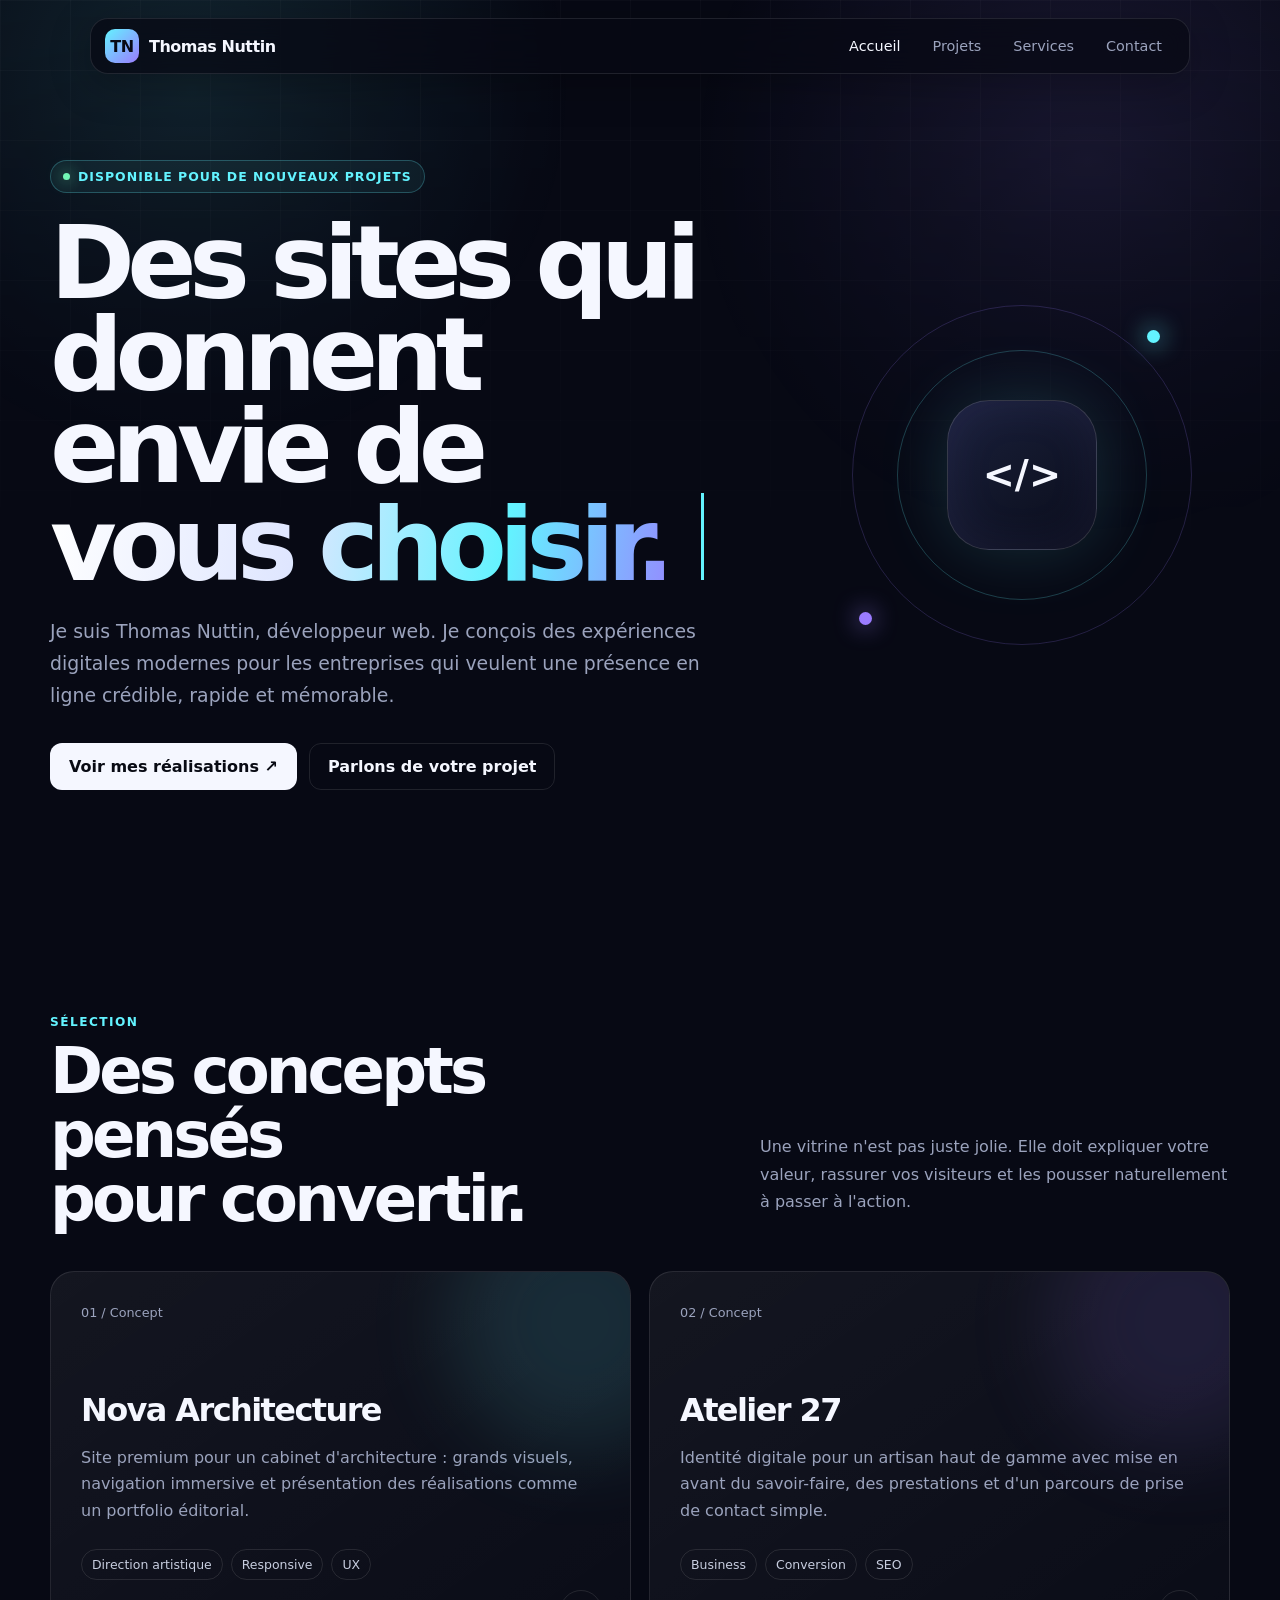
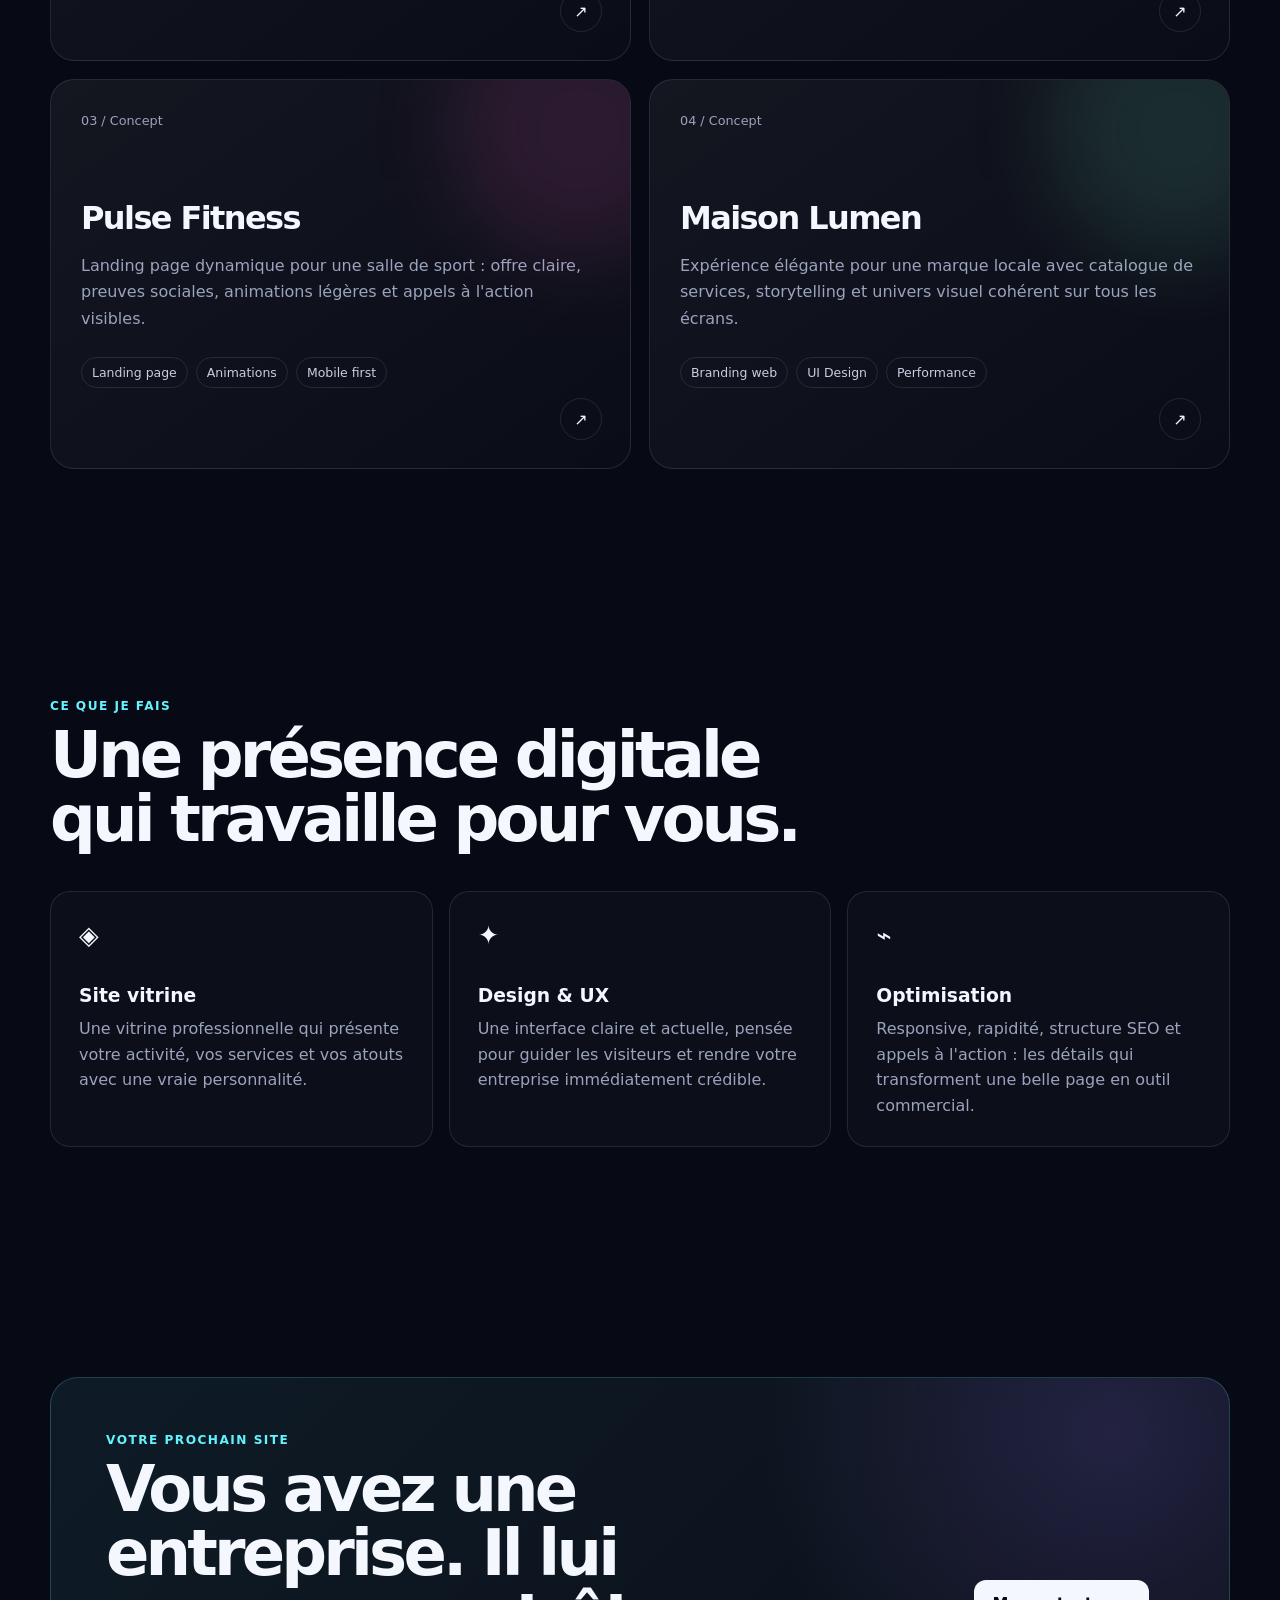
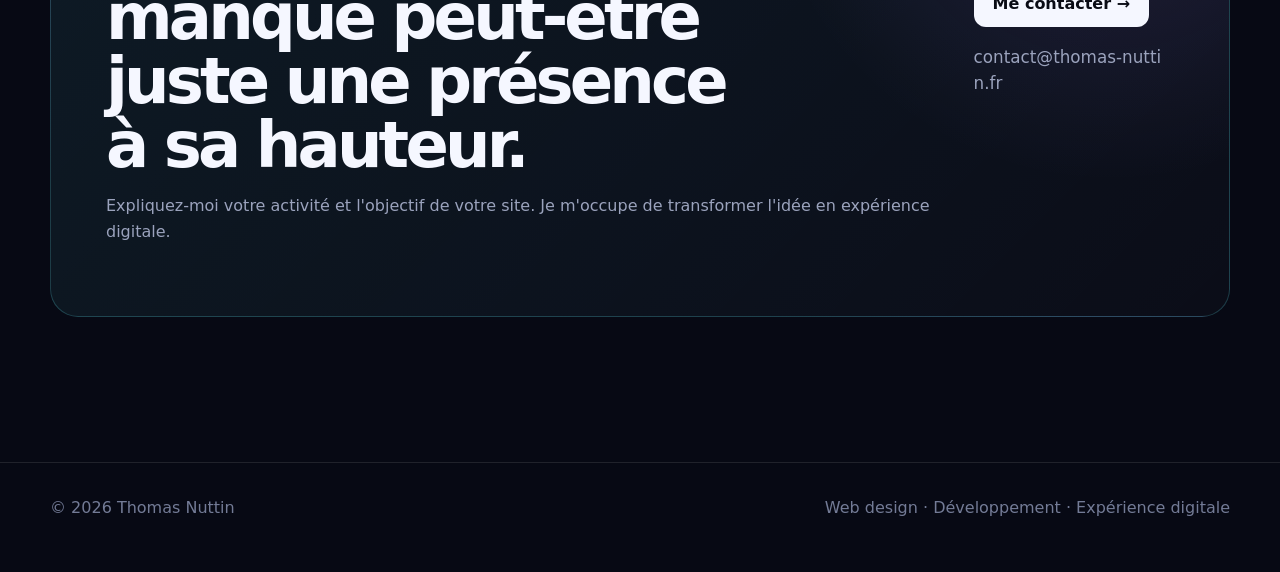
==== portfolio/index.html @ 9cf6c688 "Add files via upload" ====
<!DOCTYPE html>
<html lang="fr">
<head>
    <meta charset="UTF-8">

    <meta
        name="viewport"
        content="width=device-width, initial-scale=1.0"
    >

    <meta
        name="description"
        content="Portfolio de Thomas Nuttin — Web Designer & Developer"
    >

    <title>Thomas Nuttin — Web Designer & Developer</title>

    <!-- LIEN VERS LE CSS -->
    <link rel="stylesheet" href="style.css">
</head>

<body>

    <!-- =========================
         NAVIGATION
    ========================== -->

    <nav class="nav">

        <a class="brand" href="#accueil">

            <span class="mark">
                TN
            </span>

            <span>
                Thomas Nuttin
            </span>

        </a>


        <div class="links">

            <a href="#accueil">
                Accueil
            </a>

            <a href="#projets">
                Projets
            </a>

            <a href="#services">
                Services
            </a>

            <a href="#contact">
                Contact
            </a>

        </div>

    </nav>


    <main>

        <!-- =========================
             HERO
        ========================== -->

        <section
            id="accueil"
            class="hero wrap"
        >

            <div class="hero-grid">

                <div class="reveal">

                    <span class="eyebrow">

                        <span class="dot"></span>

                        Disponible pour de nouveaux projets

                    </span>


                    <h1>

                        Des sites qui donnent envie de

                        <span class="gradient">
                            vous choisir.
                        </span>

                        <span class="cursor"></span>

                    </h1>


                    <p class="lead">

                        Je suis Thomas Nuttin, développeur web.
                        Je conçois des expériences digitales modernes
                        pour les entreprises qui veulent une présence
                        en ligne crédible, rapide et mémorable.

                    </p>


                    <div class="actions">

                        <a
                            class="btn primary"
                            href="#projets"
                        >
                            Voir mes réalisations ↗
                        </a>


                        <a
                            class="btn"
                            href="#contact"
                        >
                            Parlons de votre projet
                        </a>

                    </div>

                </div>


                <!-- Animation futuriste -->

                <div class="orbit reveal">

                    <div class="ring r1"></div>

                    <div class="ring r2"></div>

                    <div class="node n1"></div>

                    <div class="node n2"></div>

                    <div class="core">
                        &lt;/&gt;
                    </div>

                </div>

            </div>

        </section>


        <!-- =========================
             PROJETS
        ========================== -->

        <section
            id="projets"
            class="section wrap"
        >

            <div class="section-head reveal">

                <div>

                    <div class="kicker">
                        Sélection
                    </div>

                    <h2>
                        Des concepts pensés<br>
                        pour convertir.
                    </h2>

                </div>


                <p class="section-intro">

                    Une vitrine n'est pas juste jolie.
                    Elle doit expliquer votre valeur, rassurer
                    vos visiteurs et les pousser naturellement
                    à passer à l'action.

                </p>

            </div>


            <div class="projects">


                <article
                    class="project reveal"
                    style="--glow:#63f3ff"
                >

                    <span class="number">
                        01 / Concept
                    </span>

                    <h3>
                        Nova Architecture
                    </h3>

                    <p>

                        Site premium pour un cabinet d'architecture :
                        grands visuels, navigation immersive et
                        présentation des réalisations comme un
                        portfolio éditorial.

                    </p>

                    <div class="tags">

                        <span class="tag">
                            Direction artistique
                        </span>

                        <span class="tag">
                            Responsive
                        </span>

                        <span class="tag">
                            UX
                        </span>

                    </div>

                    <span class="arrow">
                        ↗
                    </span>

                </article>


                <article
                    class="project reveal"
                    style="--glow:#9b7cff"
                >

                    <span class="number">
                        02 / Concept
                    </span>

                    <h3>
                        Atelier 27
                    </h3>

                    <p>

                        Identité digitale pour un artisan haut de gamme
                        avec mise en avant du savoir-faire, des
                        prestations et d'un parcours de prise de
                        contact simple.

                    </p>

                    <div class="tags">

                        <span class="tag">
                            Business
                        </span>

                        <span class="tag">
                            Conversion
                        </span>

                        <span class="tag">
                            SEO
                        </span>

                    </div>

                    <span class="arrow">
                        ↗
                    </span>

                </article>


                <article
                    class="project reveal"
                    style="--glow:#ff67c7"
                >

                    <span class="number">
                        03 / Concept
                    </span>

                    <h3>
                        Pulse Fitness
                    </h3>

                    <p>

                        Landing page dynamique pour une salle de sport :
                        offre claire, preuves sociales, animations
                        légères et appels à l'action visibles.

                    </p>

                    <div class="tags">

                        <span class="tag">
                            Landing page
                        </span>

                        <span class="tag">
                            Animations
                        </span>

                        <span class="tag">
                            Mobile first
                        </span>

                    </div>

                    <span class="arrow">
                        ↗
                    </span>

                </article>


                <article
                    class="project reveal"
                    style="--glow:#72f6b5"
                >

                    <span class="number">
                        04 / Concept
                    </span>

                    <h3>
                        Maison Lumen
                    </h3>

                    <p>

                        Expérience élégante pour une marque locale
                        avec catalogue de services, storytelling et
                        univers visuel cohérent sur tous les écrans.

                    </p>

                    <div class="tags">

                        <span class="tag">
                            Branding web
                        </span>

                        <span class="tag">
                            UI Design
                        </span>

                        <span class="tag">
                            Performance
                        </span>

                    </div>

                    <span class="arrow">
                        ↗
                    </span>

                </article>

            </div>

        </section>


        <!-- =========================
             SERVICES
        ========================== -->

        <section
            id="services"
            class="section wrap"
        >

            <div class="section-head reveal">

                <div>

                    <div class="kicker">
                        Ce que je fais
                    </div>

                    <h2>
                        Une présence digitale<br>
                        qui travaille pour vous.
                    </h2>

                </div>

            </div>


            <div class="services">


                <article class="service reveal">

                    <div class="icon">
                        ◈
                    </div>

                    <h3>
                        Site vitrine
                    </h3>

                    <p>

                        Une vitrine professionnelle qui présente
                        votre activité, vos services et vos atouts
                        avec une vraie personnalité.

                    </p>

                </article>


                <article class="service reveal">

                    <div class="icon">
                        ✦
                    </div>

                    <h3>
                        Design & UX
                    </h3>

                    <p>

                        Une interface claire et actuelle, pensée
                        pour guider les visiteurs et rendre votre
                        entreprise immédiatement crédible.

                    </p>

                </article>


                <article class="service reveal">

                    <div class="icon">
                        ⌁
                    </div>

                    <h3>
                        Optimisation
                    </h3>

                    <p>

                        Responsive, rapidité, structure SEO et
                        appels à l'action : les détails qui
                        transforment une belle page en outil commercial.

                    </p>

                </article>

            </div>

        </section>


        <!-- =========================
             CONTACT
        ========================== -->

        <section
            id="contact"
            class="section wrap"
        >

            <div class="contact reveal">

                <div>

                    <div class="kicker">
                        Votre prochain site
                    </div>


                    <h2>

                        Vous avez une entreprise.
                        Il lui manque peut-être juste
                        une présence à sa hauteur.

                    </h2>


                    <p>

                        Expliquez-moi votre activité et l'objectif
                        de votre site. Je m'occupe de transformer
                        l'idée en expérience digitale.

                    </p>

                </div>


                <div>

                    <a
                        class="btn primary"
                        href="mailto:contact@thomas-nuttin.fr"
                    >
                        Me contacter →
                    </a>


                    <p class="email">
                        contact@thomas-nuttin.fr
                    </p>

                </div>

            </div>

        </section>

    </main>


    <!-- =========================
         FOOTER
    ========================== -->

    <footer>

        <div class="wrap footer-row">

            <span>
                © 2026 Thomas Nuttin
            </span>

            <span>
                Web design · Développement · Expérience digitale
            </span>

        </div>

    </footer>


    <!-- LIEN VERS LE JAVASCRIPT -->
    <script src="script.js"></script>

</body>
</html>
---- portfolio/style.css ----
/* =========================
   VARIABLES
========================= */

:root {

    --bg: #070914;

    --surface: #0d1020;

    --surface2: #12162a;

    --text: #f5f7ff;

    --muted: #9ba3bd;

    --line: rgba(255, 255, 255, 0.1);

    --cyan: #63f3ff;

    --violet: #9b7cff;

    --pink: #ff67c7;

    --green: #72f6b5;

    --shadow:
        0 25px 80px rgba(0, 0, 0, 0.35);
}


/* =========================
   RESET
========================= */

* {
    box-sizing: border-box;
}


html {
    scroll-behavior: smooth;
}


body {

    margin: 0;

    background: var(--bg);

    color: var(--text);

    font-family:
        Inter,
        ui-sans-serif,
        system-ui,
        -apple-system,
        BlinkMacSystemFont,
        "Segoe UI",
        sans-serif;

    overflow-x: hidden;
}


/* Fond futuriste */

body::before {

    content: "";

    position: fixed;

    inset: 0;

    pointer-events: none;

    background:

        radial-gradient(
            circle at 15% 10%,
            rgba(99, 243, 255, 0.12),
            transparent 28%
        ),

        radial-gradient(
            circle at 85% 18%,
            rgba(155, 124, 255, 0.14),
            transparent 30%
        ),

        linear-gradient(
            rgba(255, 255, 255, 0.025) 1px,
            transparent 1px
        ),

        linear-gradient(
            90deg,
            rgba(255, 255, 255, 0.025) 1px,
            transparent 1px
        );

    background-size:
        auto,
        auto,
        70px 70px,
        70px 70px;

    mask-image:
        linear-gradient(
            to bottom,
            black,
            transparent 75%
        );

    z-index: -1;
}


a {
    color: inherit;
    text-decoration: none;
}


.wrap {

    width:
        min(
            1180px,
            calc(100% - 40px)
        );

    margin: auto;
}


/* =========================
   NAVIGATION
========================= */

.nav {

    position: fixed;

    top: 18px;

    left: 50%;

    transform:
        translateX(-50%);

    width:
        min(
            1100px,
            calc(100% - 28px)
        );

    z-index: 20;

    border:
        1px solid
        var(--line);

    background:
        rgba(7, 9, 20, 0.72);

    backdrop-filter:
        blur(18px);

    border-radius: 18px;

    padding: 10px 14px;

    display: flex;

    align-items: center;

    justify-content: space-between;

    box-shadow:
        0 10px 40px
        rgba(0, 0, 0, 0.25);
}


.brand {

    display: flex;

    gap: 10px;

    align-items: center;

    font-weight: 800;

    letter-spacing: -0.03em;
}


.mark {

    width: 34px;

    height: 34px;

    border-radius: 10px;

    display: grid;

    place-items: center;

    background:
        linear-gradient(
            135deg,
            var(--cyan),
            var(--violet)
        );

    color: #080a15;

    font-weight: 900;
}


.links {

    display: flex;

    gap: 6px;
}


.links a {

    padding: 9px 13px;

    border-radius: 10px;

    color: var(--muted);

    font-size: 0.9rem;

    transition: 0.25s;
}


.links a:hover {

    color: var(--text);

    background:
        rgba(255, 255, 255, 0.06);
}


/* =========================
   HERO
========================= */

.hero {

    min-height: 100vh;

    display: grid;

    align-items: center;

    padding:
        130px 0
        80px;
}


.hero-grid {

    display: grid;

    grid-template-columns:
        1.25fr
        0.75fr;

    gap: 70px;

    align-items: center;
}


.eyebrow {

    display: inline-flex;

    align-items: center;

    gap: 8px;

    padding: 8px 12px;

    border:
        1px solid
        rgba(99, 243, 255, 0.25);

    border-radius: 999px;

    background:
        rgba(99, 243, 255, 0.06);

    color: var(--cyan);

    font-size: 0.78rem;

    font-weight: 700;

    letter-spacing: 0.08em;

    text-transform: uppercase;
}


.dot {

    width: 7px;

    height: 7px;

    background:
        var(--green);

    border-radius: 50%;

    box-shadow:
        0 0 16px
        var(--green);
}


h1 {

    font-size:
        clamp(
            3.3rem,
            8vw,
            7rem
        );

    line-height: 0.9;

    letter-spacing: -0.075em;

    margin: 24px 0;
}


.gradient {

    background:
        linear-gradient(
            100deg,
            #fff 0%,
            #dfe6ff 38%,
            var(--cyan) 70%,
            var(--violet)
        );

    -webkit-background-clip: text;

    background-clip: text;

    color: transparent;
}


.lead {

    font-size: 1.18rem;

    line-height: 1.7;

    color: var(--muted);

    max-width: 650px;
}


.actions {

    display: flex;

    gap: 12px;

    margin-top: 32px;

    flex-wrap: wrap;
}


.btn {

    border:
        1px solid
        var(--line);

    padding: 13px 18px;

    border-radius: 12px;

    font-weight: 800;

    transition: 0.25s;

    display: inline-flex;

    align-items: center;

    gap: 9px;
}


.btn.primary {

    background:
        var(--text);

    color: #090b14;

    border-color: transparent;
}


.btn:hover {

    transform:
        translateY(-3px);

    border-color:
        rgba(99, 243, 255, 0.4);
}


.btn.primary:hover {

    box-shadow:
        0 0 35px
        rgba(99, 243, 255, 0.25);
}


/* =========================
   ORBITE
========================= */

.orbit {

    height: 390px;

    position: relative;

    display: grid;

    place-items: center;
}


.core {

    width: 150px;

    height: 150px;

    border-radius: 42px;

    display: grid;

    place-items: center;

    background:
        linear-gradient(
            145deg,
            #1a203b,
            #0a0d1a
        );

    border:
        1px solid
        rgba(255, 255, 255, 0.16);

    box-shadow:

        0 0 70px
        rgba(99, 243, 255, 0.16),

        inset 0 0 50px
        rgba(155, 124, 255, 0.08);

    font-size: 2.4rem;

    font-weight: 900;
}


.ring {

    position: absolute;

    border:
        1px solid
        rgba(99, 243, 255, 0.22);

    border-radius: 50%;

    animation:
        spin 18s linear infinite;
}


.r1 {

    width: 250px;

    height: 250px;
}


.r2 {

    width: 340px;

    height: 340px;

    border-color:
        rgba(155, 124, 255, 0.2);

    animation-direction:
        reverse;

    animation-duration:
        25s;
}


.node {

    position: absolute;

    width: 13px;

    height: 13px;

    border-radius: 50%;

    background:
        var(--cyan);

    box-shadow:
        0 0 25px
        var(--cyan);
}


.n1 {

    top: 50px;

    right: 70px;
}


.n2 {

    bottom: 45px;

    left: 45px;

    background:
        var(--violet);

    box-shadow:
        0 0 25px
        var(--violet);
}


@keyframes spin {

    to {
        transform:
            rotate(360deg);
    }
}


/* =========================
   SECTIONS
========================= */

.section {

    padding:
        115px 0;
}


.section-head {

    display: flex;

    justify-content: space-between;

    gap: 30px;

    align-items: end;

    margin-bottom: 40px;
}


.kicker {

    color:
        var(--cyan);

    font-weight: 800;

    text-transform: uppercase;

    letter-spacing: 0.12em;

    font-size: 0.76rem;
}


.section h2 {

    font-size:
        clamp(
            2.3rem,
            5vw,
            4.5rem
        );

    line-height: 1;

    margin: 10px 0 0;

    letter-spacing: -0.06em;
}


.section-intro {

    max-width: 470px;

    color:
        var(--muted);

    line-height: 1.7;
}


/* =========================
   PROJETS
========================= */

.projects {

    display: grid;

    grid-template-columns:
        repeat(2, 1fr);

    gap: 18px;
}


.project {

    min-height: 390px;

    padding: 30px;

    border:
        1px solid
        var(--line);

    border-radius: 24px;

    background:
        linear-gradient(
            145deg,
            rgba(255, 255, 255, 0.055),
            rgba(255, 255, 255, 0.015)
        );

    position: relative;

    overflow: hidden;

    transition: 0.35s;
}


.project:hover {

    transform:
        translateY(-7px);

    border-color:
        rgba(99, 243, 255, 0.35);

    box-shadow:
        var(--shadow);
}


.project::before {

    content: "";

    position: absolute;

    width: 260px;

    height: 260px;

    border-radius: 50%;

    background:
        var(--glow);

    filter:
        blur(45px);

    opacity: 0.12;

    right: -80px;

    top: -80px;
}


.number {

    color:
        var(--muted);

    font-size: 0.8rem;
}


.project h3 {

    font-size: 2rem;

    letter-spacing: -0.05em;

    margin:
        70px 0
        12px;
}


.project p {

    color:
        var(--muted);

    line-height: 1.65;

    max-width: 520px;
}


.tags {

    display: flex;

    gap: 8px;

    flex-wrap: wrap;

    margin-top: 25px;
}


.tag {

    padding:
        7px 10px;

    border:
        1px solid
        var(--line);

    border-radius: 999px;

    color:
        #c8cee0;

    font-size: 0.78rem;
}


.project .arrow {

    position: absolute;

    right: 28px;

    bottom: 28px;

    width: 42px;

    height: 42px;

    border:
        1px solid
        var(--line);

    border-radius: 50%;

    display: grid;

    place-items: center;
}


/* =========================
   SERVICES
========================= */

.services {

    display: grid;

    grid-template-columns:
        repeat(3, 1fr);

    gap: 16px;
}


.service {

    padding: 28px;

    border:
        1px solid
        var(--line);

    border-radius: 20px;

    background:
        rgba(255, 255, 255, 0.025);
}


.icon {

    font-size: 1.6rem;

    margin-bottom: 35px;
}


.service h3 {

    margin:
        0 0 10px;
}


.service p {

    color:
        var(--muted);

    line-height: 1.6;

    margin: 0;
}


/* =========================
   CONTACT
========================= */

.contact {

    border:
        1px solid
        rgba(99, 243, 255, 0.2);

    border-radius: 28px;

    padding: 55px;

    background:

        radial-gradient(
            circle at 90% 10%,
            rgba(155, 124, 255, 0.16),
            transparent 30%
        ),

        linear-gradient(
            135deg,
            rgba(99, 243, 255, 0.08),
            rgba(255, 255, 255, 0.02)
        );

    display: flex;

    justify-content: space-between;

    gap: 40px;

    align-items: center;
}


.contact h2 {

    font-size:
        clamp(
            2.2rem,
            5vw,
            4rem
        );

    max-width: 650px;

    margin: 10px 0;
}


.contact p {

    color:
        var(--muted);

    line-height: 1.6;
}


.email {

    font-size: 1.05rem;

    color:
        var(--cyan);

    word-break:
        break-all;
}


/* =========================
   FOOTER
========================= */

footer {

    padding:
        35px 0
        55px;

    color:
        #737b96;

    border-top:
        1px solid
        var(--line);

    margin-top: 30px;
}


.footer-row {

    display: flex;

    justify-content: space-between;

    gap: 20px;
}


/* =========================
   ANIMATIONS
========================= */

.reveal {

    opacity: 0;

    transform:
        translateY(24px);

    transition:
        0.7s ease;
}


.reveal.show {

    opacity: 1;

    transform: none;
}


.cursor {

    display: inline-block;

    width: 3px;

    height: 0.85em;

    background:
        var(--cyan);

    margin-left: 6px;

    animation:
        blink 1s infinite;
}


@keyframes blink {

    50% {
        opacity: 0;
    }
}


/* =========================
   TABLETTE
========================= */

@media (max-width: 1024px) {

    .wrap {

        width:
            min(
                900px,
                calc(100% - 36px)
            );
    }


    .nav {

        width:
            calc(100% - 32px);
    }


    .hero-grid {

        grid-template-columns:
            1fr 320px;

        gap: 35px;
    }


    .projects {

        grid-template-columns:
            repeat(2, 1fr);
    }


    .services {

        grid-template-columns:
            repeat(2, 1fr);
    }


    .section {

        padding:
            95px 0;
    }


    .contact {

        padding:
            42px;
    }
}


/* =========================
   TELEPHONE / MOBILE
========================= */

@media (max-width: 800px) {

    .wrap {

        width:
            min(
                680px,
                calc(100% - 28px)
            );
    }


    .nav {

        top: 10px;

        width:
            calc(100% - 20px);

        padding:
            8px 10px;
    }


    .brand {

        font-size:
            0.9rem;
    }


    .mark {

        width: 32px;

        height: 32px;
    }


    .links a {

        display:
            none;
    }


    .hero-grid {

        grid-template-columns:
            1fr;
    }


    .projects,
    .services {

        grid-template-columns:
            1fr;
    }


    .hero {

        min-height:
            auto;

        padding:
            135px 0
            70px;
    }


    .hero-grid {

        gap: 25px;
    }


    .hero-grid > div:first-child {

        order:
            2;
    }


    .orbit {

        height:
            275px;

        order:
            1;
    }


    .r2 {

        width:
            255px;

        height:
            255px;
    }


    .r1 {

        width:
            195px;

        height:
            195px;
    }


    .core {

        width:
            112px;

        height:
            112px;

        border-radius:
            32px;

        font-size:
            2rem;
    }


    .n1 {

        top:
            25px;

        right:
            18%;
    }


    .n2 {

        bottom:
            25px;

        left:
            14%;
    }


    h1 {

        font-size:
            clamp(
                3rem,
                14vw,
                5rem
            );

        line-height:
            0.92;
    }


    .lead {

        font-size:
            1rem;
    }


    .actions {

        display:
            grid;

        grid-template-columns:
            1fr;
    }


    .btn {

        justify-content:
            center;

        width:
            100%;

        min-height:
            48px;
    }


    .section-head,
    .contact,
    .footer-row {

        flex-direction:
            column;

        align-items:
            flex-start;
    }


    .section {

        padding:
            75px 0;
    }


    .section h2 {

        font-size:
            clamp(
                2.2rem,
                11vw,
                3.5rem
            );
    }


    .section-intro {

        font-size:
            0.95rem;
    }


    .project {

        min-height:
            330px;

        padding:
            24px;
    }


    .project h3 {

        font-size:
            1.7rem;

        margin-top:
            55px;
    }


    .service {

        padding:
            24px;
    }


    .contact {

        padding:
            30px 24px;
    }


    .contact h2 {

        font-size:
            clamp(
                2rem,
                10vw,
                3.2rem
            );
    }


    footer {

        font-size:
            0.78rem;
    }
}


/* =========================
   PETITS TELEPHONES
========================= */

@media (max-width: 480px) {

    .wrap {

        width:
            calc(100% - 22px);
    }


    .nav {

        border-radius:
            14px;
    }


    .brand span:last-child {

        display:
            none;
    }


    .hero {

        padding-top:
            120px;
    }


    .orbit {

        height:
            235px;
    }


    .r2 {

        width:
            215px;

        height:
            215px;
    }


    .r1 {

        width:
            165px;

        height:
            165px;
    }


    .core {

        width:
            96px;

        height:
            96px;

        border-radius:
            28px;

        font-size:
            1.7rem;
    }


    .eyebrow {

        font-size:
            0.65rem;

        max-width:
            100%;

        white-space:
            normal;
    }


    .project {

        min-height:
            350px;
    }


    .project .arrow {

        right:
            20px;

        bottom:
            20px;
    }


    .tag {

        font-size:
            0.7rem;
    }


    .contact {

        border-radius:
            22px;
    }


    .email {

        font-size:
            0.9rem;

        max-width:
            100%;
    }


    .footer-row {

        gap:
            8px;
    }
}


/* =========================
   GRANDS ECRANS
========================= */

@media (min-width: 1600px) {

    .wrap {

        width:
            min(
                1320px,
                calc(100% - 80px)
            );
    }


    .hero-grid {

        gap:
            100px;
    }


    .section {

        padding:
            140px 0;
    }
}


/* =========================
   ACCESSIBILITE
========================= */

@media (prefers-reduced-motion: reduce) {

    html {
        scroll-behavior:
            auto;
    }


    .ring {
        animation:
            none;
    }


    .reveal {

        opacity:
            1;

        transform:
            none;

        transition:
            none;
    }


    .cursor {

        animation:
            none;
    }
}
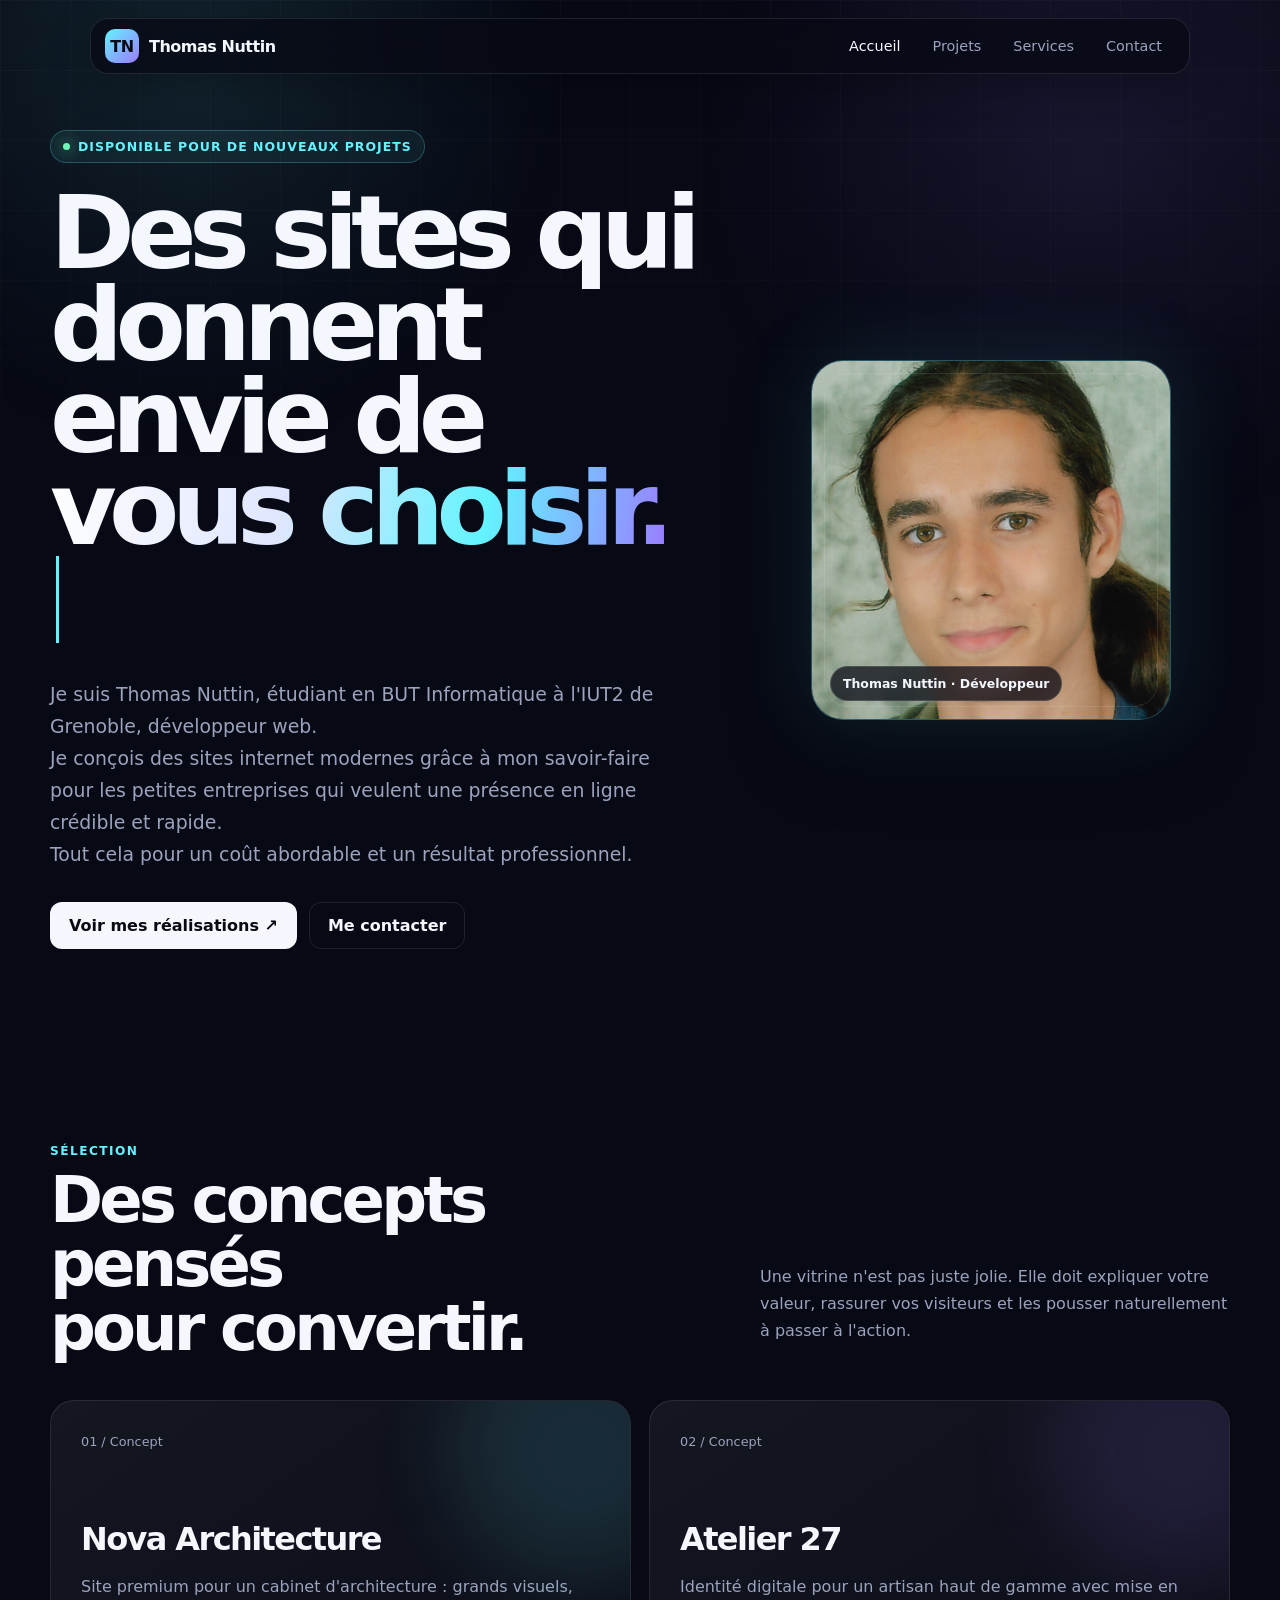
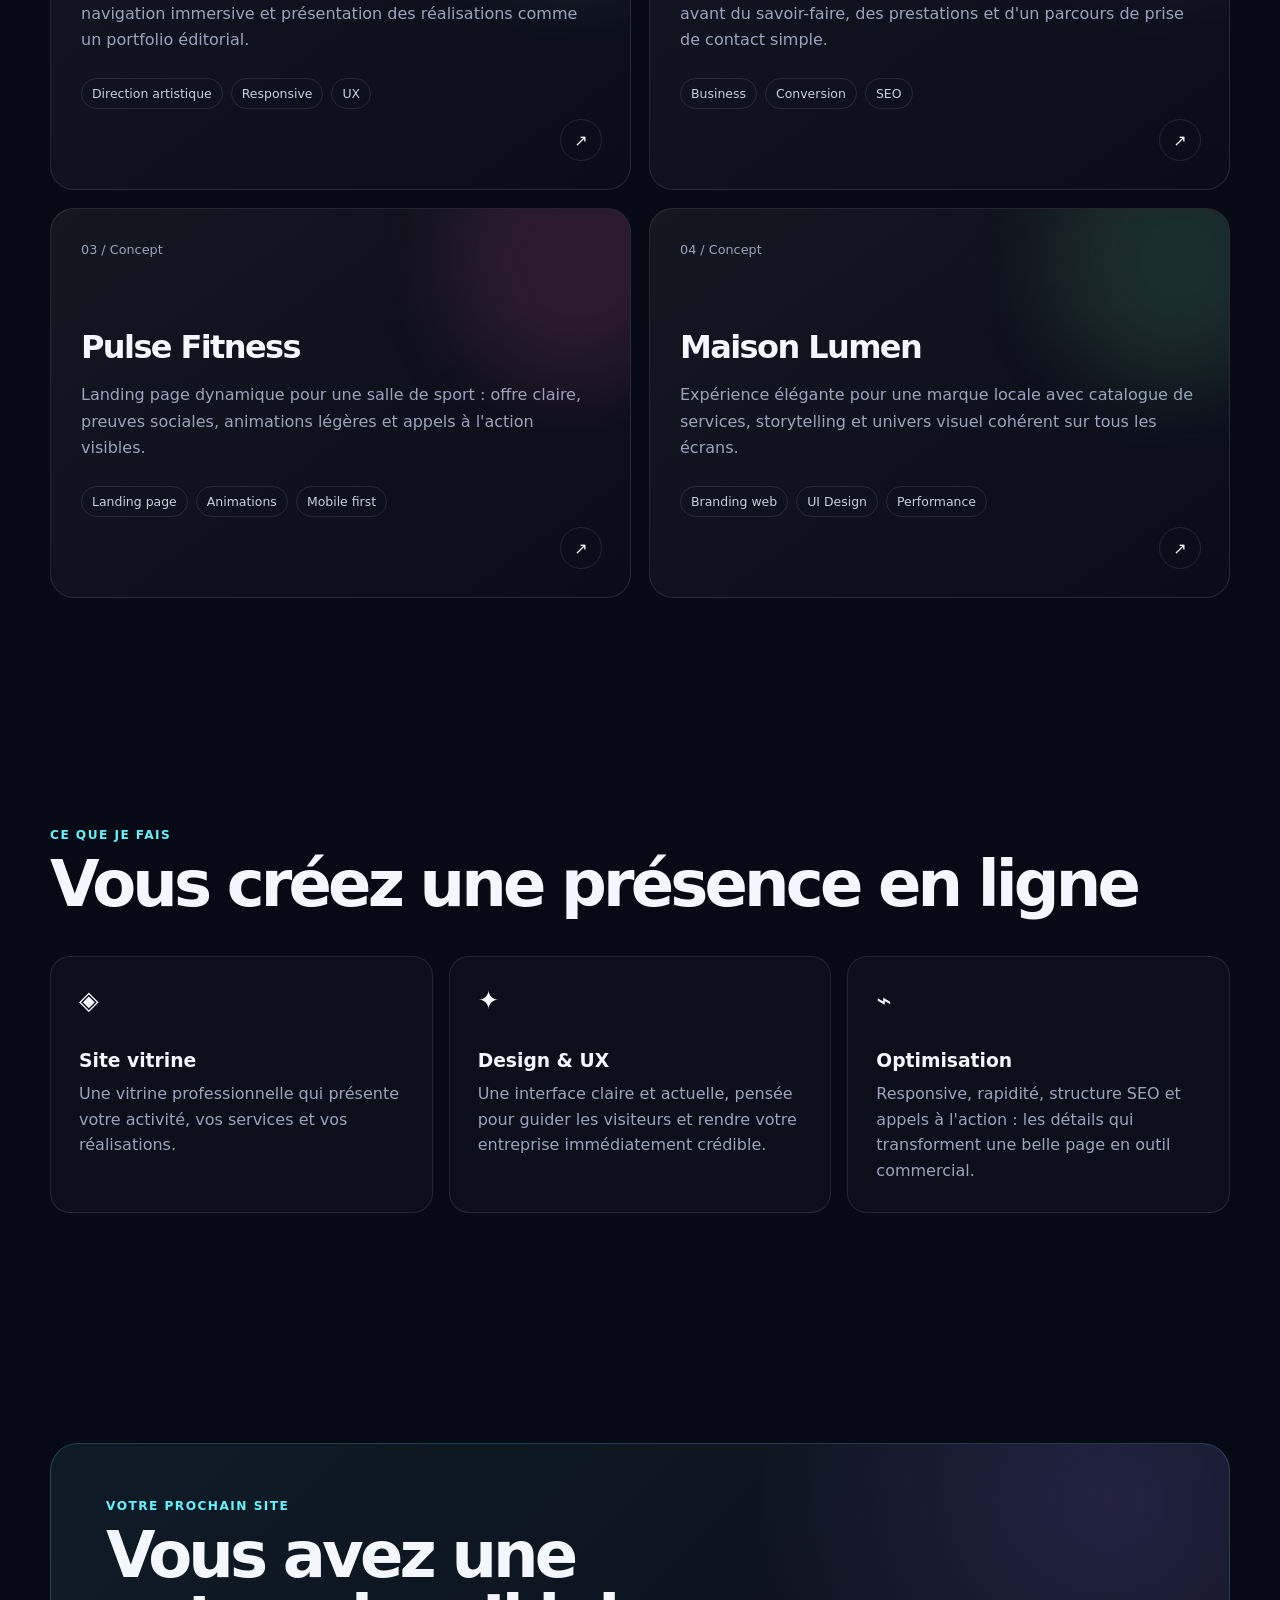
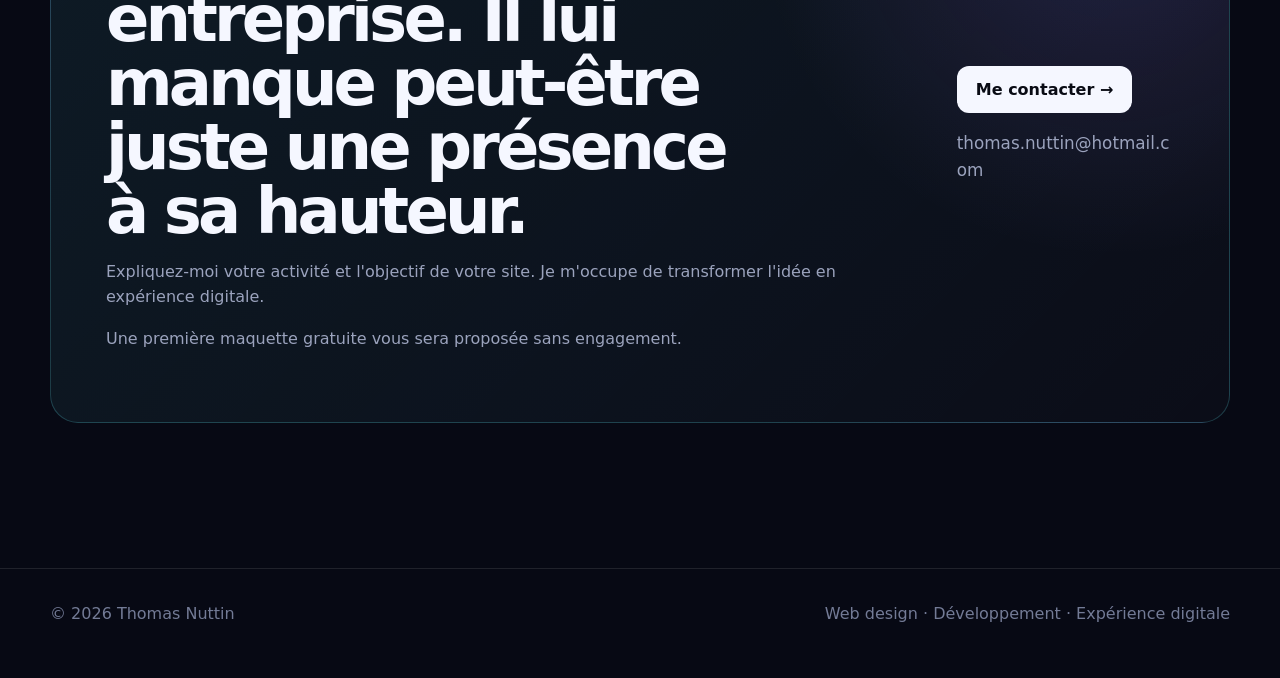
==== commit a83f475b: "Add files via upload" ====
--- a/portfolio/index.html
+++ b/portfolio/index.html
@@ -2,11 +2,7 @@
 <html lang="fr">
 <head>
     <meta charset="UTF-8">
-
-    <meta
-        name="viewport"
-        content="width=device-width, initial-scale=1.0"
-    >
+    <meta name="viewport" content="width=device-width, initial-scale=1.0">
 
     <meta
         name="description"
@@ -15,7 +11,6 @@
 
     <title>Thomas Nuttin — Web Designer & Developer</title>
 
-    <!-- LIEN VERS LE CSS -->
     <link rel="stylesheet" href="style.css">
 </head>
 
@@ -28,87 +23,66 @@
     <nav class="nav">
 
         <a class="brand" href="#accueil">
-
-            <span class="mark">
-                TN
-            </span>
-
-            <span>
-                Thomas Nuttin
-            </span>
-
+            <span class="mark">TN</span>
+            <span>Thomas Nuttin</span>
         </a>
 
-
         <div class="links">
 
-            <a href="#accueil">
-                Accueil
-            </a>
-
-            <a href="#projets">
-                Projets
-            </a>
-
-            <a href="#services">
-                Services
-            </a>
-
-            <a href="#contact">
-                Contact
-            </a>
+            <a href="#accueil">Accueil</a>
+
+            <a href="#projets">Projets</a>
+
+            <a href="#services">Services</a>
+
+            <a href="#contact">Contact</a>
 
         </div>
 
+        <button
+            class="menu-toggle"
+            type="button"
+            aria-label="Ouvrir le menu"
+            aria-expanded="false"
+        >
+            ☰
+        </button>
+
     </nav>
 
 
     <main>
 
         <!-- =========================
-             HERO
+             ACCUEIL
         ========================== -->
 
-        <section
-            id="accueil"
-            class="hero wrap"
-        >
+        <section id="accueil" class="hero wrap">
 
             <div class="hero-grid">
 
                 <div class="reveal">
 
                     <span class="eyebrow">
-
                         <span class="dot"></span>
-
                         Disponible pour de nouveaux projets
-
-                    </span>
-
+                    </span>
 
                     <h1>
-
                         Des sites qui donnent envie de
-
                         <span class="gradient">
                             vous choisir.
                         </span>
-
                         <span class="cursor"></span>
-
                     </h1>
 
-
                     <p class="lead">
-
-                        Je suis Thomas Nuttin, développeur web.
-                        Je conçois des expériences digitales modernes
-                        pour les entreprises qui veulent une présence
-                        en ligne crédible, rapide et mémorable.
-
-                    </p>
-
+                        Je suis Thomas Nuttin, étudiant en BUT Informatique à l'IUT2 de Grenoble, développeur web. <br>
+                        Je conçois des sites internet modernes grâce à mon savoir-faire
+                        pour les petites entreprises qui veulent une présence
+                        en ligne crédible et rapide. <br>
+                        Tout cela pour un coût abordable et un résultat professionnel.
+                    </p>
 
                     <div class="actions">
 
@@ -119,12 +93,11 @@
                             Voir mes réalisations ↗
                         </a>
 
-
                         <a
                             class="btn"
                             href="#contact"
                         >
-                            Parlons de votre projet
+                            Me contacter
                         </a>
 
                     </div>
@@ -132,21 +105,18 @@
                 </div>
 
 
-                <!-- Animation futuriste -->
-
-                <div class="orbit reveal">
-
-                    <div class="ring r1"></div>
-
-                    <div class="ring r2"></div>
-
-                    <div class="node n1"></div>
-
-                    <div class="node n2"></div>
-
-                    <div class="core">
-                        &lt;/&gt;
-                    </div>
+                <!-- PHOTO -->
+
+                <div class="profile-photo reveal">
+
+                    <img
+                        src="moi.jpg"
+                        alt="Photo de Thomas Nuttin"
+                    >
+
+                    <span class="profile-label">
+                        Thomas Nuttin · Développeur
+                    </span>
 
                 </div>
 
@@ -179,21 +149,17 @@
 
                 </div>
 
-
                 <p class="section-intro">
-
                     Une vitrine n'est pas juste jolie.
                     Elle doit expliquer votre valeur, rassurer
                     vos visiteurs et les pousser naturellement
                     à passer à l'action.
-
                 </p>
 
             </div>
 
 
             <div class="projects">
-
 
                 <article
                     class="project reveal"
@@ -209,12 +175,11 @@
                     </h3>
 
                     <p>
-
-                        Site premium pour un cabinet d'architecture :
-                        grands visuels, navigation immersive et
-                        présentation des réalisations comme un
-                        portfolio éditorial.
-
+                        Site premium pour un cabinet
+                        d'architecture : grands visuels,
+                        navigation immersive et présentation
+                        des réalisations comme un portfolio
+                        éditorial.
                     </p>
 
                     <div class="tags">
@@ -254,12 +219,11 @@
                     </h3>
 
                     <p>
-
-                        Identité digitale pour un artisan haut de gamme
-                        avec mise en avant du savoir-faire, des
-                        prestations et d'un parcours de prise de
-                        contact simple.
-
+                        Identité digitale pour un artisan
+                        haut de gamme avec mise en avant
+                        du savoir-faire, des prestations
+                        et d'un parcours de prise de contact
+                        simple.
                     </p>
 
                     <div class="tags">
@@ -299,11 +263,10 @@
                     </h3>
 
                     <p>
-
-                        Landing page dynamique pour une salle de sport :
-                        offre claire, preuves sociales, animations
-                        légères et appels à l'action visibles.
-
+                        Landing page dynamique pour une salle
+                        de sport : offre claire, preuves sociales,
+                        animations légères et appels à l'action
+                        visibles.
                     </p>
 
                     <div class="tags">
@@ -343,11 +306,10 @@
                     </h3>
 
                     <p>
-
                         Expérience élégante pour une marque locale
-                        avec catalogue de services, storytelling et
-                        univers visuel cohérent sur tous les écrans.
-
+                        avec catalogue de services, storytelling
+                        et univers visuel cohérent sur tous
+                        les écrans.
                     </p>
 
                     <div class="tags">
@@ -395,8 +357,7 @@
                     </div>
 
                     <h2>
-                        Une présence digitale<br>
-                        qui travaille pour vous.
+                        Vous créez une présence en ligne
                     </h2>
 
                 </div>
@@ -405,7 +366,6 @@
 
 
             <div class="services">
-
 
                 <article class="service reveal">
 
@@ -418,11 +378,8 @@
                     </h3>
 
                     <p>
-
                         Une vitrine professionnelle qui présente
-                        votre activité, vos services et vos atouts
-                        avec une vraie personnalité.
-
+                        votre activité, vos services et vos réalisations.
                     </p>
 
                 </article>
@@ -439,11 +396,10 @@
                     </h3>
 
                     <p>
-
-                        Une interface claire et actuelle, pensée
-                        pour guider les visiteurs et rendre votre
-                        entreprise immédiatement crédible.
-
+                        Une interface claire et actuelle,
+                        pensée pour guider les visiteurs
+                        et rendre votre entreprise immédiatement
+                        crédible.
                     </p>
 
                 </article>
@@ -460,11 +416,10 @@
                     </h3>
 
                     <p>
-
-                        Responsive, rapidité, structure SEO et
-                        appels à l'action : les détails qui
-                        transforment une belle page en outil commercial.
-
+                        Responsive, rapidité, structure SEO
+                        et appels à l'action : les détails
+                        qui transforment une belle page
+                        en outil commercial.
                     </p>
 
                 </article>
@@ -491,22 +446,21 @@
                         Votre prochain site
                     </div>
 
-
                     <h2>
-
                         Vous avez une entreprise.
                         Il lui manque peut-être juste
                         une présence à sa hauteur.
-
                     </h2>
 
-
-                    <p>
-
-                        Expliquez-moi votre activité et l'objectif
-                        de votre site. Je m'occupe de transformer
-                        l'idée en expérience digitale.
-
+                    <p>
+                        Expliquez-moi votre activité et
+                        l'objectif de votre site.
+                        Je m'occupe de transformer l'idée
+                        en expérience digitale.
+                    </p>
+
+                    <p>
+                        Une première maquette gratuite vous sera proposée sans engagement.
                     </p>
 
                 </div>
@@ -516,14 +470,13 @@
 
                     <a
                         class="btn primary"
-                        href="mailto:contact@thomas-nuttin.fr"
+                        href="mailto:thomas.nuttin@hotmail.com"
                     >
                         Me contacter →
                     </a>
 
-
                     <p class="email">
-                        contact@thomas-nuttin.fr
+                        thomas.nuttin@hotmail.com
                     </p>
 
                 </div>
@@ -556,7 +509,6 @@
     </footer>
 
 
-    <!-- LIEN VERS LE JAVASCRIPT -->
     <script src="script.js"></script>
 
 </body>
--- a/portfolio/style.css
+++ b/portfolio/style.css
@@ -1,54 +1,29 @@
-/* =========================
-   VARIABLES
-========================= */
-
 :root {
-
     --bg: #070914;
-
     --surface: #0d1020;
-
-    --surface2: #12162a;
-
     --text: #f5f7ff;
-
     --muted: #9ba3bd;
-
-    --line: rgba(255, 255, 255, 0.1);
+    --line: rgba(255,255,255,.1);
 
     --cyan: #63f3ff;
-
     --violet: #9b7cff;
-
     --pink: #ff67c7;
-
     --green: #72f6b5;
 
-    --shadow:
-        0 25px 80px rgba(0, 0, 0, 0.35);
-}
-
-
-/* =========================
-   RESET
-========================= */
+    --shadow: 0 25px 80px rgba(0,0,0,.35);
+}
 
 * {
     box-sizing: border-box;
 }
 
-
 html {
     scroll-behavior: smooth;
 }
 
-
 body {
-
     margin: 0;
-
     background: var(--bg);
-
     color: var(--text);
 
     font-family:
@@ -63,41 +38,32 @@
     overflow-x: hidden;
 }
 
-
-/* Fond futuriste */
-
 body::before {
-
     content: "";
 
     position: fixed;
-
     inset: 0;
 
     pointer-events: none;
 
     background:
-
         radial-gradient(
             circle at 15% 10%,
-            rgba(99, 243, 255, 0.12),
+            rgba(99,243,255,.12),
             transparent 28%
         ),
-
         radial-gradient(
             circle at 85% 18%,
-            rgba(155, 124, 255, 0.14),
+            rgba(155,124,255,.14),
             transparent 30%
         ),
-
         linear-gradient(
-            rgba(255, 255, 255, 0.025) 1px,
+            rgba(255,255,255,.025) 1px,
             transparent 1px
         ),
-
         linear-gradient(
             90deg,
-            rgba(255, 255, 255, 0.025) 1px,
+            rgba(255,255,255,.025) 1px,
             transparent 1px
         );
 
@@ -117,20 +83,16 @@
     z-index: -1;
 }
 
-
 a {
     color: inherit;
     text-decoration: none;
 }
 
-
 .wrap {
-
-    width:
-        min(
-            1180px,
-            calc(100% - 40px)
-        );
+    width: min(
+        1180px,
+        calc(100% - 40px)
+    );
 
     margin: auto;
 }
@@ -141,33 +103,26 @@
 ========================= */
 
 .nav {
-
     position: fixed;
 
     top: 18px;
-
     left: 50%;
 
-    transform:
-        translateX(-50%);
-
-    width:
-        min(
-            1100px,
-            calc(100% - 28px)
-        );
+    transform: translateX(-50%);
+
+    width: min(
+        1100px,
+        calc(100% - 28px)
+    );
 
     z-index: 20;
 
-    border:
-        1px solid
-        var(--line);
-
-    background:
-        rgba(7, 9, 20, 0.72);
-
-    backdrop-filter:
-        blur(18px);
+    border: 1px solid var(--line);
+
+    background:
+        rgba(7,9,20,.72);
+
+    backdrop-filter: blur(18px);
 
     border-radius: 18px;
 
@@ -180,13 +135,10 @@
     justify-content: space-between;
 
     box-shadow:
-        0 10px 40px
-        rgba(0, 0, 0, 0.25);
-}
-
+        0 10px 40px rgba(0,0,0,.25);
+}
 
 .brand {
-
     display: flex;
 
     gap: 10px;
@@ -195,20 +147,16 @@
 
     font-weight: 800;
 
-    letter-spacing: -0.03em;
-}
-
+    letter-spacing: -.03em;
+}
 
 .mark {
-
     width: 34px;
-
     height: 34px;
 
     border-radius: 10px;
 
     display: grid;
-
     place-items: center;
 
     background:
@@ -223,35 +171,48 @@
     font-weight: 900;
 }
 
-
 .links {
-
     display: flex;
-
     gap: 6px;
 }
 
-
 .links a {
-
     padding: 9px 13px;
 
     border-radius: 10px;
 
     color: var(--muted);
 
-    font-size: 0.9rem;
-
-    transition: 0.25s;
-}
-
+    font-size: .9rem;
+
+    transition: .25s;
+}
 
 .links a:hover {
-
     color: var(--text);
 
     background:
-        rgba(255, 255, 255, 0.06);
+        rgba(255,255,255,.06);
+}
+
+.menu-toggle {
+    display: none;
+
+    width: 42px;
+    height: 42px;
+
+    border: 1px solid var(--line);
+
+    border-radius: 12px;
+
+    background:
+        rgba(255,255,255,.04);
+
+    color: var(--text);
+
+    font-size: 1.25rem;
+
+    cursor: pointer;
 }
 
 
@@ -260,7 +221,6 @@
 ========================= */
 
 .hero {
-
     min-height: 100vh;
 
     display: grid;
@@ -268,75 +228,67 @@
     align-items: center;
 
     padding:
-        130px 0
+        130px
+        0
         80px;
 }
 
-
 .hero-grid {
-
     display: grid;
 
     grid-template-columns:
-        1.25fr
-        0.75fr;
-
-    gap: 70px;
+        1.15fr
+        .85fr;
+
+    gap: 55px;
 
     align-items: center;
 }
 
-
 .eyebrow {
-
     display: inline-flex;
 
     align-items: center;
 
     gap: 8px;
 
-    padding: 8px 12px;
+    padding:
+        8px
+        12px;
 
     border:
         1px solid
-        rgba(99, 243, 255, 0.25);
+        rgba(99,243,255,.25);
 
     border-radius: 999px;
 
     background:
-        rgba(99, 243, 255, 0.06);
+        rgba(99,243,255,.06);
 
     color: var(--cyan);
 
-    font-size: 0.78rem;
+    font-size: .78rem;
 
     font-weight: 700;
 
-    letter-spacing: 0.08em;
+    letter-spacing: .08em;
 
     text-transform: uppercase;
 }
 
-
 .dot {
-
     width: 7px;
-
     height: 7px;
 
-    background:
-        var(--green);
+    background: var(--green);
 
     border-radius: 50%;
 
     box-shadow:
-        0 0 16px
-        var(--green);
-}
-
+        0 0 16px var(--green);
+}
 
 h1 {
-
     font-size:
         clamp(
             3.3rem,
@@ -344,16 +296,14 @@
             7rem
         );
 
-    line-height: 0.9;
-
-    letter-spacing: -0.075em;
+    line-height: .9;
+
+    letter-spacing: -.075em;
 
     margin: 24px 0;
 }
 
-
 .gradient {
-
     background:
         linear-gradient(
             100deg,
@@ -364,15 +314,12 @@
         );
 
     -webkit-background-clip: text;
-
     background-clip: text;
 
     color: transparent;
 }
 
-
 .lead {
-
     font-size: 1.18rem;
 
     line-height: 1.7;
@@ -382,9 +329,7 @@
     max-width: 650px;
 }
 
-
 .actions {
-
     display: flex;
 
     gap: 12px;
@@ -394,20 +339,20 @@
     flex-wrap: wrap;
 }
 
-
 .btn {
-
     border:
         1px solid
         var(--line);
 
-    padding: 13px 18px;
+    padding:
+        13px
+        18px;
 
     border-radius: 12px;
 
     font-weight: 800;
 
-    transition: 0.25s;
+    transition: .25s;
 
     display: inline-flex;
 
@@ -416,177 +361,120 @@
     gap: 9px;
 }
 
-
 .btn.primary {
-
-    background:
-        var(--text);
+    background: var(--text);
 
     color: #090b14;
 
     border-color: transparent;
 }
 
-
 .btn:hover {
-
     transform:
         translateY(-3px);
 
     border-color:
-        rgba(99, 243, 255, 0.4);
-}
-
+        rgba(99,243,255,.4);
+}
 
 .btn.primary:hover {
-
     box-shadow:
         0 0 35px
-        rgba(99, 243, 255, 0.25);
-}
-
-
-/* =========================
-   ORBITE
-========================= */
-
-.orbit {
-
-    height: 390px;
-
+        rgba(99,243,255,.25);
+}
+
+
+/* =========================
+   PHOTO
+========================= */
+
+.profile-photo {
     position: relative;
 
-    display: grid;
-
-    place-items: center;
-}
-
-
-.core {
-
-    width: 150px;
-
-    height: 150px;
-
-    border-radius: 42px;
-
-    display: grid;
-
-    place-items: center;
+    width: min(
+        100%,
+        360px
+    );
+
+    aspect-ratio: 1 / 1;
+
+    margin: auto;
+
+    border-radius: 32px;
+
+    overflow: hidden;
+
+    border:
+        1px solid
+        rgba(99,243,255,.3);
 
     background:
         linear-gradient(
             145deg,
-            #1a203b,
-            #0a0d1a
+            #151b34,
+            #080b16
         );
+
+    box-shadow:
+        0 0 80px
+        rgba(99,243,255,.13),
+        var(--shadow);
+}
+
+.profile-photo::before {
+    content: "";
+
+    position: absolute;
+
+    inset: 12px;
 
     border:
         1px solid
-        rgba(255, 255, 255, 0.16);
-
-    box-shadow:
-
-        0 0 70px
-        rgba(99, 243, 255, 0.16),
-
-        inset 0 0 50px
-        rgba(155, 124, 255, 0.08);
-
-    font-size: 2.4rem;
-
-    font-weight: 900;
-}
-
-
-.ring {
-
+        rgba(255,255,255,.1);
+
+    border-radius: 24px;
+
+    z-index: 1;
+
+    pointer-events: none;
+}
+
+.profile-photo img {
+    width: 100%;
+    height: 100%;
+
+    display: block;
+
+    object-fit: cover;
+}
+
+.profile-label {
     position: absolute;
+
+    left: 18px;
+    bottom: 18px;
+
+    z-index: 2;
+
+    padding:
+        9px
+        12px;
 
     border:
         1px solid
-        rgba(99, 243, 255, 0.22);
-
-    border-radius: 50%;
-
-    animation:
-        spin 18s linear infinite;
-}
-
-
-.r1 {
-
-    width: 250px;
-
-    height: 250px;
-}
-
-
-.r2 {
-
-    width: 340px;
-
-    height: 340px;
-
-    border-color:
-        rgba(155, 124, 255, 0.2);
-
-    animation-direction:
-        reverse;
-
-    animation-duration:
-        25s;
-}
-
-
-.node {
-
-    position: absolute;
-
-    width: 13px;
-
-    height: 13px;
-
-    border-radius: 50%;
-
-    background:
-        var(--cyan);
-
-    box-shadow:
-        0 0 25px
-        var(--cyan);
-}
-
-
-.n1 {
-
-    top: 50px;
-
-    right: 70px;
-}
-
-
-.n2 {
-
-    bottom: 45px;
-
-    left: 45px;
-
-    background:
-        var(--violet);
-
-    box-shadow:
-        0 0 25px
-        var(--violet);
-}
-
-
-@keyframes spin {
-
-    to {
-        transform:
-            rotate(360deg);
-    }
+        rgba(255,255,255,.14);
+
+    border-radius: 999px;
+
+    background:
+        rgba(7,9,20,.72);
+
+    backdrop-filter:
+        blur(12px);
+
+    font-size: .78rem;
+
+    font-weight: 800;
 }
 
 
@@ -595,14 +483,10 @@
 ========================= */
 
 .section {
-
-    padding:
-        115px 0;
-}
-
+    padding: 115px 0;
+}
 
 .section-head {
-
     display: flex;
 
     justify-content: space-between;
@@ -614,24 +498,19 @@
     margin-bottom: 40px;
 }
 
-
 .kicker {
-
-    color:
-        var(--cyan);
+    color: var(--cyan);
 
     font-weight: 800;
 
     text-transform: uppercase;
 
-    letter-spacing: 0.12em;
-
-    font-size: 0.76rem;
-}
-
+    letter-spacing: .12em;
+
+    font-size: .76rem;
+}
 
 .section h2 {
-
     font-size:
         clamp(
             2.3rem,
@@ -641,29 +520,28 @@
 
     line-height: 1;
 
-    margin: 10px 0 0;
-
-    letter-spacing: -0.06em;
-}
-
+    margin:
+        10px
+        0
+        0;
+
+    letter-spacing: -.06em;
+}
 
 .section-intro {
-
     max-width: 470px;
 
-    color:
-        var(--muted);
+    color: var(--muted);
 
     line-height: 1.7;
 }
 
 
 /* =========================
-   PROJETS
+   PROJECTS
 ========================= */
 
 .projects {
-
     display: grid;
 
     grid-template-columns:
@@ -672,9 +550,7 @@
     gap: 18px;
 }
 
-
 .project {
-
     min-height: 390px;
 
     padding: 30px;
@@ -688,39 +564,34 @@
     background:
         linear-gradient(
             145deg,
-            rgba(255, 255, 255, 0.055),
-            rgba(255, 255, 255, 0.015)
+            rgba(255,255,255,.055),
+            rgba(255,255,255,.015)
         );
 
     position: relative;
 
     overflow: hidden;
 
-    transition: 0.35s;
-}
-
+    transition: .35s;
+}
 
 .project:hover {
-
     transform:
         translateY(-7px);
 
     border-color:
-        rgba(99, 243, 255, 0.35);
+        rgba(99,243,255,.35);
 
     box-shadow:
         var(--shadow);
 }
 
-
 .project::before {
-
     content: "";
 
     position: absolute;
 
     width: 260px;
-
     height: 260px;
 
     border-radius: 50%;
@@ -731,48 +602,38 @@
     filter:
         blur(45px);
 
-    opacity: 0.12;
+    opacity: .12;
 
     right: -80px;
-
     top: -80px;
 }
 
-
 .number {
-
-    color:
-        var(--muted);
-
-    font-size: 0.8rem;
-}
-
+    color: var(--muted);
+
+    font-size: .8rem;
+}
 
 .project h3 {
-
     font-size: 2rem;
 
-    letter-spacing: -0.05em;
+    letter-spacing: -.05em;
 
     margin:
-        70px 0
+        70px
+        0
         12px;
 }
 
-
 .project p {
-
-    color:
-        var(--muted);
+    color: var(--muted);
 
     line-height: 1.65;
 
     max-width: 520px;
 }
 
-
 .tags {
-
     display: flex;
 
     gap: 8px;
@@ -782,11 +643,10 @@
     margin-top: 25px;
 }
 
-
 .tag {
-
     padding:
-        7px 10px;
+        7px
+        10px;
 
     border:
         1px solid
@@ -794,23 +654,18 @@
 
     border-radius: 999px;
 
-    color:
-        #c8cee0;
-
-    font-size: 0.78rem;
-}
-
+    color: #c8cee0;
+
+    font-size: .78rem;
+}
 
 .project .arrow {
-
     position: absolute;
 
     right: 28px;
-
     bottom: 28px;
 
     width: 42px;
-
     height: 42px;
 
     border:
@@ -830,7 +685,6 @@
 ========================= */
 
 .services {
-
     display: grid;
 
     grid-template-columns:
@@ -839,9 +693,7 @@
     gap: 16px;
 }
 
-
 .service {
-
     padding: 28px;
 
     border:
@@ -851,29 +703,24 @@
     border-radius: 20px;
 
     background:
-        rgba(255, 255, 255, 0.025);
-}
-
+        rgba(255,255,255,.025);
+}
 
 .icon {
-
     font-size: 1.6rem;
 
     margin-bottom: 35px;
 }
 
-
 .service h3 {
-
     margin:
-        0 0 10px;
-}
-
+        0
+        0
+        10px;
+}
 
 .service p {
-
-    color:
-        var(--muted);
+    color: var(--muted);
 
     line-height: 1.6;
 
@@ -886,27 +733,24 @@
 ========================= */
 
 .contact {
-
     border:
         1px solid
-        rgba(99, 243, 255, 0.2);
+        rgba(99,243,255,.2);
 
     border-radius: 28px;
 
     padding: 55px;
 
     background:
-
         radial-gradient(
             circle at 90% 10%,
-            rgba(155, 124, 255, 0.16),
+            rgba(155,124,255,.16),
             transparent 30%
         ),
-
         linear-gradient(
             135deg,
-            rgba(99, 243, 255, 0.08),
-            rgba(255, 255, 255, 0.02)
+            rgba(99,243,255,.08),
+            rgba(255,255,255,.02)
         );
 
     display: flex;
@@ -918,9 +762,7 @@
     align-items: center;
 }
 
-
 .contact h2 {
-
     font-size:
         clamp(
             2.2rem,
@@ -930,28 +772,23 @@
 
     max-width: 650px;
 
-    margin: 10px 0;
-}
-
+    margin:
+        10px
+        0;
+}
 
 .contact p {
-
-    color:
-        var(--muted);
+    color: var(--muted);
 
     line-height: 1.6;
 }
 
-
 .email {
-
     font-size: 1.05rem;
 
-    color:
-        var(--cyan);
-
-    word-break:
-        break-all;
+    color: var(--cyan);
+
+    word-break: break-all;
 }
 
 
@@ -960,13 +797,12 @@
 ========================= */
 
 footer {
-
     padding:
-        35px 0
+        35px
+        0
         55px;
 
-    color:
-        #737b96;
+    color: #737b96;
 
     border-top:
         1px solid
@@ -975,9 +811,7 @@
     margin-top: 30px;
 }
 
-
 .footer-row {
-
     display: flex;
 
     justify-content: space-between;
@@ -991,32 +825,27 @@
 ========================= */
 
 .reveal {
-
     opacity: 0;
 
     transform:
         translateY(24px);
 
     transition:
-        0.7s ease;
-}
-
+        .7s ease;
+}
 
 .reveal.show {
-
     opacity: 1;
 
     transform: none;
 }
 
-
 .cursor {
-
     display: inline-block;
 
     width: 3px;
 
-    height: 0.85em;
+    height: .85em;
 
     background:
         var(--cyan);
@@ -1027,12 +856,12 @@
         blink 1s infinite;
 }
 
-
 @keyframes blink {
 
     50% {
         opacity: 0;
     }
+
 }
 
 
@@ -1043,7 +872,6 @@
 @media (max-width: 1024px) {
 
     .wrap {
-
         width:
             min(
                 900px,
@@ -1051,60 +879,46 @@
             );
     }
 
-
     .nav {
-
         width:
             calc(100% - 32px);
     }
 
-
     .hero-grid {
-
         grid-template-columns:
             1fr 320px;
 
         gap: 35px;
     }
 
-
     .projects {
-
         grid-template-columns:
             repeat(2, 1fr);
     }
 
-
     .services {
-
         grid-template-columns:
             repeat(2, 1fr);
     }
 
-
     .section {
-
-        padding:
-            95px 0;
-    }
-
+        padding: 95px 0;
+    }
 
     .contact {
-
-        padding:
-            42px;
-    }
-}
-
-
-/* =========================
-   TELEPHONE / MOBILE
+        padding: 42px;
+    }
+
+}
+
+
+/* =========================
+   MOBILE
 ========================= */
 
 @media (max-width: 800px) {
 
     .wrap {
-
         width:
             min(
                 680px,
@@ -1112,148 +926,124 @@
             );
     }
 
-
     .nav {
-
         top: 10px;
 
         width:
             calc(100% - 20px);
 
         padding:
-            8px 10px;
-    }
-
+            8px
+            10px;
+    }
 
     .brand {
-
-        font-size:
-            0.9rem;
-    }
-
+        font-size: .9rem;
+    }
 
     .mark {
-
         width: 32px;
-
         height: 32px;
     }
 
+    .menu-toggle {
+        display: grid;
+
+        place-items: center;
+    }
+
+    .links {
+        position: absolute;
+
+        top:
+            calc(100% + 8px);
+
+        left: 0;
+        right: 0;
+
+        display: flex;
+
+        flex-direction: column;
+
+        gap: 4px;
+
+        padding: 8px;
+
+        border:
+            1px solid
+            var(--line);
+
+        border-radius: 16px;
+
+        background:
+            rgba(7,9,20,.94);
+
+        backdrop-filter:
+            blur(18px);
+
+        opacity: 0;
+
+        visibility: hidden;
+
+        transform:
+            translateY(-8px);
+
+        transition: .2s ease;
+    }
+
+    .nav.open .links {
+        opacity: 1;
+
+        visibility: visible;
+
+        transform: none;
+    }
 
     .links a {
-
-        display:
-            none;
-    }
-
+        display: block;
+
+        padding:
+            13px
+            14px;
+    }
 
     .hero-grid {
-
-        grid-template-columns:
-            1fr;
-    }
-
+        grid-template-columns: 1fr;
+    }
 
     .projects,
     .services {
-
-        grid-template-columns:
-            1fr;
-    }
-
+        grid-template-columns: 1fr;
+    }
 
     .hero {
-
-        min-height:
-            auto;
+        min-height: auto;
 
         padding:
-            135px 0
+            135px
+            0
             70px;
     }
 
-
     .hero-grid {
-
         gap: 25px;
     }
 
-
     .hero-grid > div:first-child {
-
-        order:
-            2;
-    }
-
-
-    .orbit {
-
-        height:
-            275px;
-
-        order:
-            1;
-    }
-
-
-    .r2 {
+        order: 2;
+    }
+
+    .profile-photo {
+        order: 1;
 
         width:
-            255px;
-
-        height:
-            255px;
-    }
-
-
-    .r1 {
-
-        width:
-            195px;
-
-        height:
-            195px;
-    }
-
-
-    .core {
-
-        width:
-            112px;
-
-        height:
-            112px;
-
-        border-radius:
-            32px;
-
-        font-size:
-            2rem;
-    }
-
-
-    .n1 {
-
-        top:
-            25px;
-
-        right:
-            18%;
-    }
-
-
-    .n2 {
-
-        bottom:
-            25px;
-
-        left:
-            14%;
-    }
-
+            min(
+                100%,
+                310px
+            );
+    }
 
     h1 {
-
         font-size:
             clamp(
                 3rem,
@@ -1261,62 +1051,40 @@
                 5rem
             );
 
-        line-height:
-            0.92;
-    }
-
+        line-height: .92;
+    }
 
     .lead {
-
-        font-size:
-            1rem;
-    }
-
+        font-size: 1rem;
+    }
 
     .actions {
-
-        display:
-            grid;
-
-        grid-template-columns:
-            1fr;
-    }
-
+        display: grid;
+
+        grid-template-columns: 1fr;
+    }
 
     .btn {
-
-        justify-content:
-            center;
-
-        width:
-            100%;
-
-        min-height:
-            48px;
-    }
-
+        justify-content: center;
+
+        width: 100%;
+
+        min-height: 48px;
+    }
 
     .section-head,
     .contact,
     .footer-row {
-
-        flex-direction:
-            column;
-
-        align-items:
-            flex-start;
-    }
-
+        flex-direction: column;
+
+        align-items: flex-start;
+    }
 
     .section {
-
-        padding:
-            75px 0;
-    }
-
+        padding: 75px 0;
+    }
 
     .section h2 {
-
         font-size:
             clamp(
                 2.2rem,
@@ -1325,50 +1093,33 @@
             );
     }
 
-
     .section-intro {
-
-        font-size:
-            0.95rem;
-    }
-
+        font-size: .95rem;
+    }
 
     .project {
-
-        min-height:
-            330px;
-
+        min-height: 330px;
+
+        padding: 24px;
+    }
+
+    .project h3 {
+        font-size: 1.7rem;
+
+        margin-top: 55px;
+    }
+
+    .service {
+        padding: 24px;
+    }
+
+    .contact {
         padding:
+            30px
             24px;
     }
 
-
-    .project h3 {
-
-        font-size:
-            1.7rem;
-
-        margin-top:
-            55px;
-    }
-
-
-    .service {
-
-        padding:
-            24px;
-    }
-
-
-    .contact {
-
-        padding:
-            30px 24px;
-    }
-
-
     .contact h2 {
-
         font-size:
             clamp(
                 2rem,
@@ -1377,12 +1128,10 @@
             );
     }
 
-
     footer {
-
-        font-size:
-            0.78rem;
-    }
+        font-size: .78rem;
+    }
+
 }
 
 
@@ -1393,135 +1142,74 @@
 @media (max-width: 480px) {
 
     .wrap {
-
         width:
             calc(100% - 22px);
     }
 
-
     .nav {
-
-        border-radius:
-            14px;
-    }
-
+        border-radius: 14px;
+    }
 
     .brand span:last-child {
-
-        display:
-            none;
-    }
-
+        display: none;
+    }
 
     .hero {
-
-        padding-top:
-            120px;
-    }
-
-
-    .orbit {
-
-        height:
-            235px;
-    }
-
-
-    .r2 {
-
+        padding-top: 120px;
+    }
+
+    .profile-photo {
         width:
-            215px;
-
-        height:
-            215px;
-    }
-
-
-    .r1 {
-
-        width:
-            165px;
-
-        height:
-            165px;
-    }
-
-
-    .core {
-
-        width:
-            96px;
-
-        height:
-            96px;
-
-        border-radius:
-            28px;
-
-        font-size:
-            1.7rem;
-    }
-
+            min(
+                100%,
+                270px
+            );
+
+        border-radius: 26px;
+    }
+
+    .profile-label {
+        left: 12px;
+        bottom: 12px;
+
+        font-size: .68rem;
+    }
 
     .eyebrow {
-
-        font-size:
-            0.65rem;
-
-        max-width:
-            100%;
-
-        white-space:
-            normal;
-    }
-
+        font-size: .65rem;
+
+        max-width: 100%;
+
+        white-space: normal;
+    }
 
     .project {
-
-        min-height:
-            350px;
-    }
-
+        min-height: 350px;
+    }
 
     .project .arrow {
-
-        right:
-            20px;
-
-        bottom:
-            20px;
-    }
-
+        right: 20px;
+        bottom: 20px;
+    }
 
     .tag {
-
-        font-size:
-            0.7rem;
-    }
-
+        font-size: .7rem;
+    }
 
     .contact {
-
-        border-radius:
-            22px;
-    }
-
+        border-radius: 22px;
+    }
 
     .email {
-
-        font-size:
-            0.9rem;
-
-        max-width:
-            100%;
-    }
-
+        font-size: .9rem;
+
+        max-width: 100%;
+    }
 
     .footer-row {
-
-        gap:
-            8px;
-    }
+        gap: 8px;
+    }
+
 }
 
 
@@ -1532,7 +1220,6 @@
 @media (min-width: 1600px) {
 
     .wrap {
-
         width:
             min(
                 1320px,
@@ -1540,19 +1227,14 @@
             );
     }
 
-
     .hero-grid {
-
-        gap:
-            100px;
-    }
-
+        gap: 100px;
+    }
 
     .section {
-
-        padding:
-            140px 0;
-    }
+        padding: 140px 0;
+    }
+
 }
 
 
@@ -1563,33 +1245,19 @@
 @media (prefers-reduced-motion: reduce) {
 
     html {
-        scroll-behavior:
-            auto;
-    }
-
-
-    .ring {
-        animation:
-            none;
-    }
-
+        scroll-behavior: auto;
+    }
 
     .reveal {
-
-        opacity:
-            1;
-
-        transform:
-            none;
-
-        transition:
-            none;
-    }
-
+        opacity: 1;
+
+        transform: none;
+
+        transition: none;
+    }
 
     .cursor {
-
-        animation:
-            none;
-    }
+        animation: none;
+    }
+
 }
